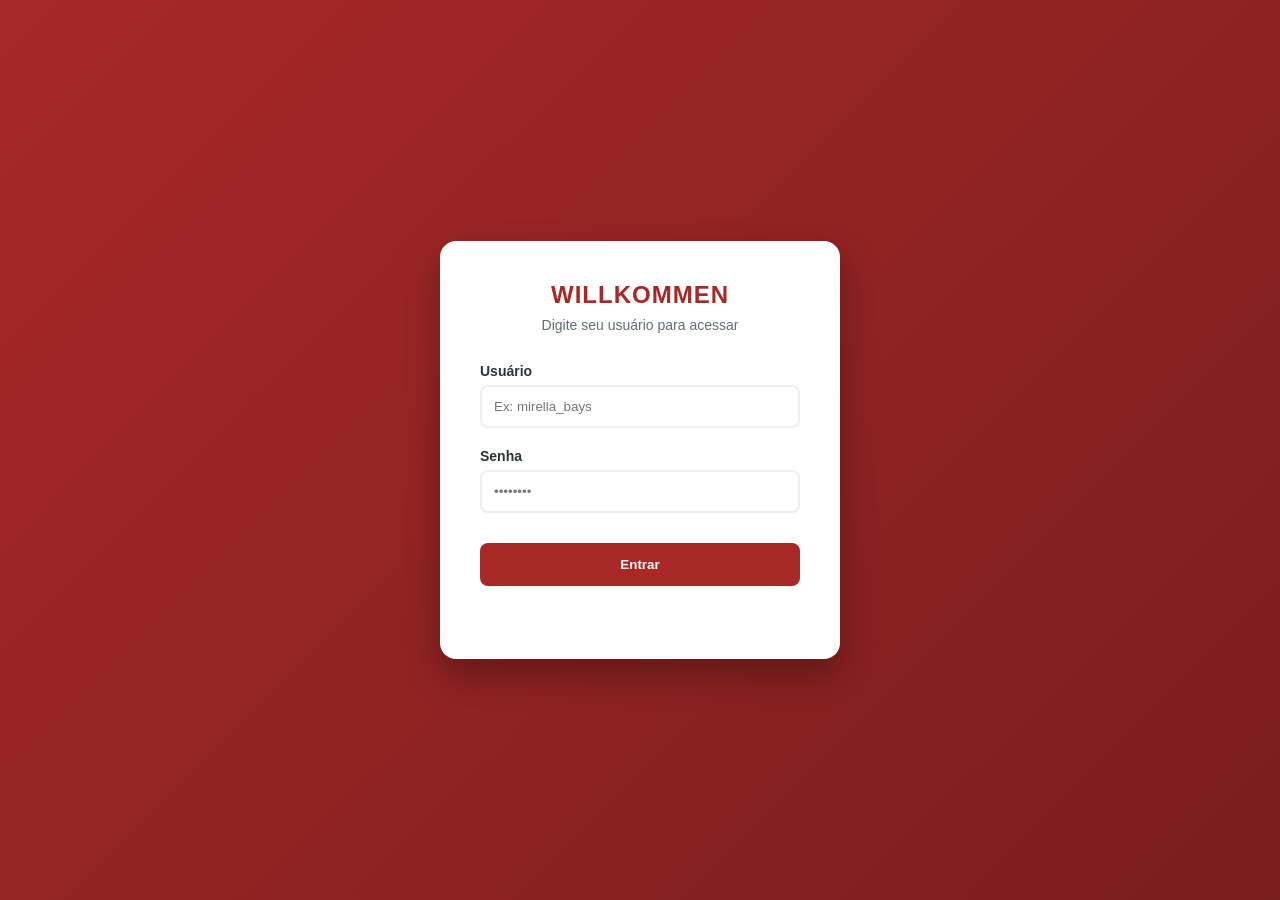
==== index.html @ 249f54c4 "Primeira versão Ainda farei atualizações visando agilizar o portal, aprimorar a parte estética e ent" ====
<!DOCTYPE html>
<html lang="pt-br">
<head>
    <meta charset="UTF-8">
    <meta name="viewport" content="width=device-width, initial-scale=1.0">
    <title>Login | Portal Mirella Bays</title>
    <link rel="stylesheet" href="login-style.css">
</head>
<body>

    <main class="login-container">
        <section class="login-card">
            <header>
                <h1>Willkommen</h1>
                <p>Digite seu usuário para acessar</p>
            </header>

            <form id="login-form">
                <div class="input-group">
                    <label for="username">Usuário</label>
                    <input type="text" id="username" placeholder="Ex: mirella_bays" required>
                </div>

                <div class="input-group">
                    <label for="password">Senha</label>
                    <input type="password" id="password" placeholder="••••••••" required>
                </div>

                <button type="submit" id="btn-login">Entrar</button>
            </form>
            
            <div id="login-message"></div>
        </section>
    </main>

    <script src="login.js"></script>
</body>
</html>
---- login-style.css ----
:root {
    /* Um vermelho mais sofisticado e menos "alerta" */
    --primary-red: #a82828; 
    --dark-red: #7a1d1d;
    --bg-color: #f4f7f6;
    --white: #ffffff;
}

/* Reset básico para garantir que nada empurre o conteúdo */
* {
    margin: 0;
    padding: 0;
    box-sizing: border-box;
}

body, html {
    width: 100%;
    height: 100%; /* Fundamental para a centralização */
    font-family: 'Segoe UI', sans-serif;
    /* Aplicando o fundo vermelho de forma suave */
    background: linear-gradient(135deg, var(--primary-red) 0%, var(--dark-red) 100%);
    background-attachment: fixed;
}

/* CENTRALIZAR */
.login-container {
    display: flex;
    justify-content: center; /* Centraliza na horizontal */
    align-items: center;     /* Centraliza na vertical */
    min-height: 100vh;      /* Garante que ocupe a altura toda da tela */
    padding: 20px;
}

.login-card {
    background-color: var(--white);
    padding: 40px;
    border-radius: 16px;
    box-shadow: 0 15px 35px rgba(0, 0, 0, 0.3);
    width: 100%;
    max-width: 400px;
    text-align: center;
}

/* Estilo do Título */
header h1 {
    color: var(--primary-red);
    font-size: 24px;
    margin-bottom: 8px;
    text-transform: uppercase;
    letter-spacing: 1px;
}

header p {
    color: #636e72;
    margin-bottom: 30px;
    font-size: 14px;
}

/* Campos de Entrada */
.input-group {
    text-align: left;
    margin-bottom: 20px;
}

.input-group label {
    display: block;
    margin-bottom: 6px;
    font-weight: 600;
    color: #2d3436;
    font-size: 14px;
}

input {
    width: 100%;
    padding: 12px;
    border: 2px solid #eee;
    border-radius: 8px;
    outline: none;
    transition: 0.3s;
}

input:focus {
    border-color: var(--primary-red);
}

/* Botão */
button {
    width: 100%;
    padding: 14px;
    background-color: var(--primary-red);
    color: white;
    border: none;
    border-radius: 8px;
    font-weight: bold;
    cursor: pointer;
    transition: 0.3s;
    margin-top: 10px;
}

button:hover {
    background-color: var(--dark-red);
    transform: translateY(-2px);
}

/* Mensagens */
#login-message {
    margin-top: 15px;
    color: var(--primary-red);
    font-size: 13px;
    min-height: 18px; /* Evita que o card "pule" quando a mensagem aparece */
}
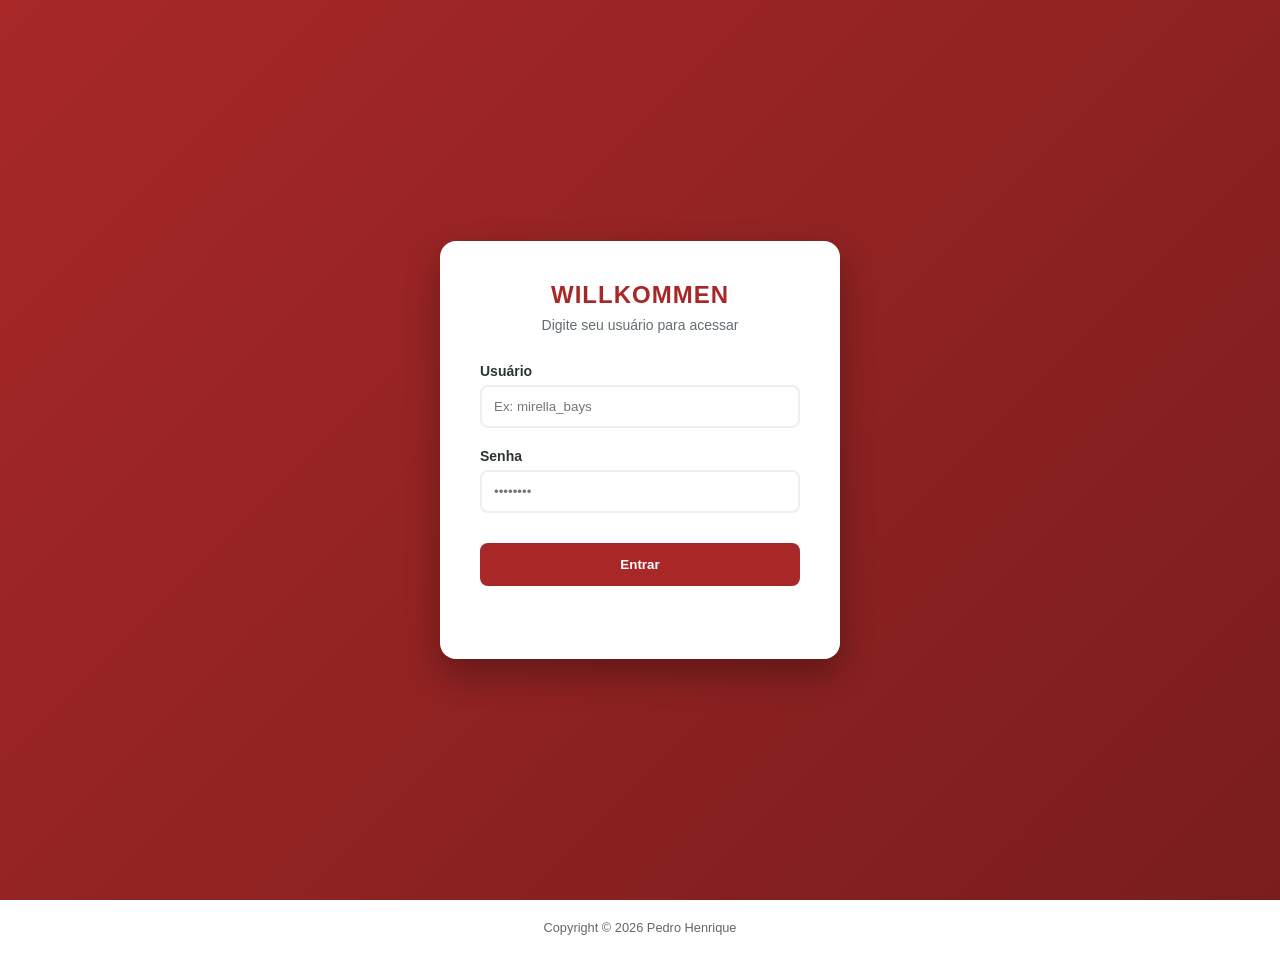
==== commit 9821264d: "Update index.html Footer adicionado" ====
--- a/index.html
+++ b/index.html
@@ -32,7 +32,10 @@
             <div id="login-message"></div>
         </section>
     </main>
+    <footer style="text-align: center; padding: 20px; color: #666; font-size: 0.8rem;">
+        Copyright &copy; 2026 Pedro Henrique
+    </footer>
 
     <script src="login.js"></script>
 </body>
-</html>+</html>
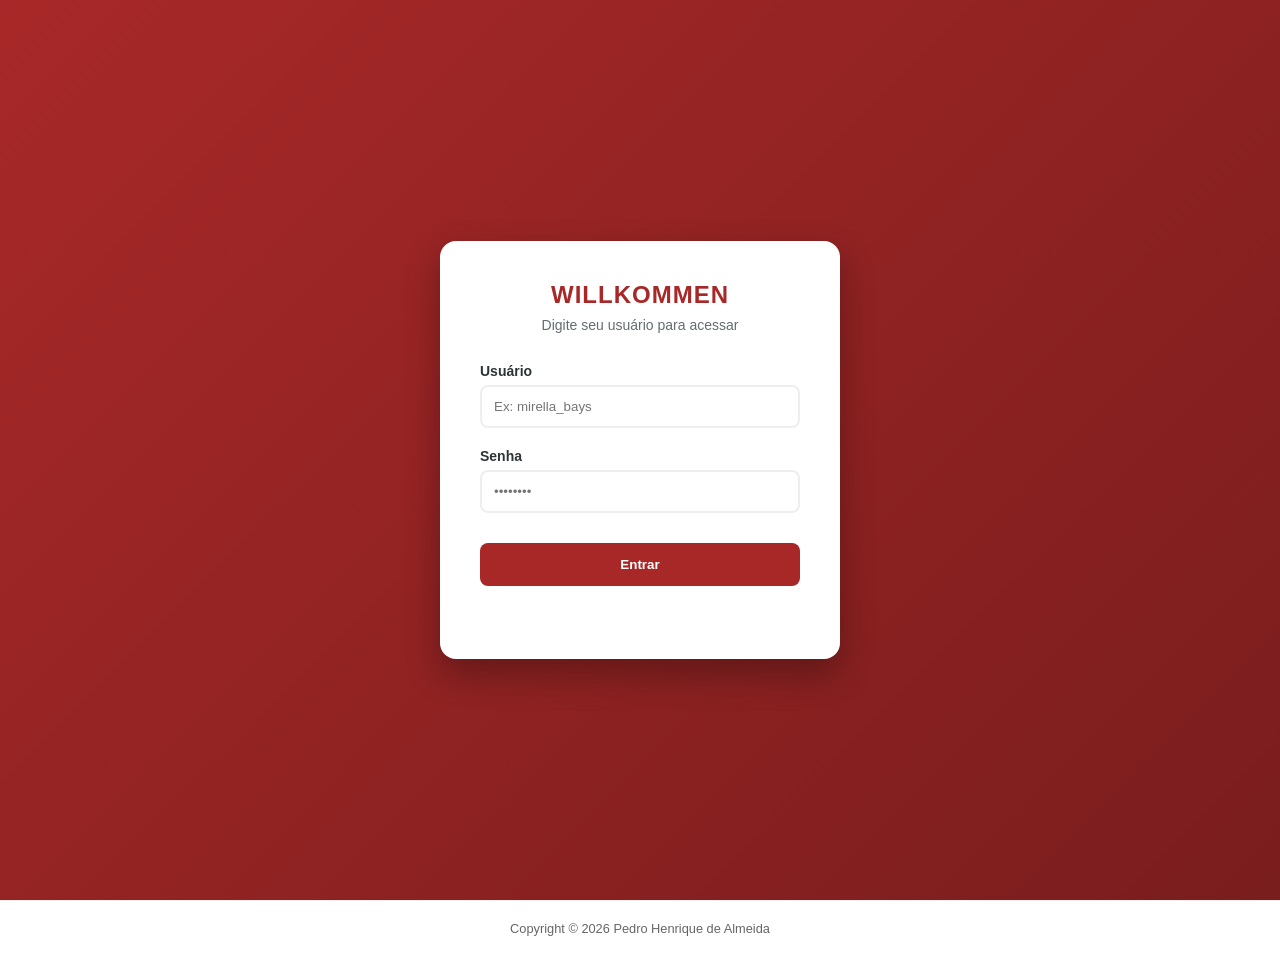
==== commit dc7d0807: "Update index.html" ====
--- a/index.html
+++ b/index.html
@@ -33,7 +33,7 @@
         </section>
     </main>
     <footer style="text-align: center; padding: 20px; color: #666; font-size: 0.8rem;">
-        Copyright &copy; 2026 Pedro Henrique
+        Copyright &copy; 2026 Pedro Henrique de Almeida
     </footer>
 
     <script src="login.js"></script>
--- a/login-style.css
+++ b/login-style.css
@@ -101,6 +101,11 @@
     background-color: var(--dark-red);
     transform: translateY(-2px);
 }
+footer {
+    margin-top: auto;
+    width: 100%;
+    border-top: 1px solid #eee;
+}
 
 /* Mensagens */
 #login-message {
@@ -108,4 +113,4 @@
     color: var(--primary-red);
     font-size: 13px;
     min-height: 18px; /* Evita que o card "pule" quando a mensagem aparece */
-}+}
